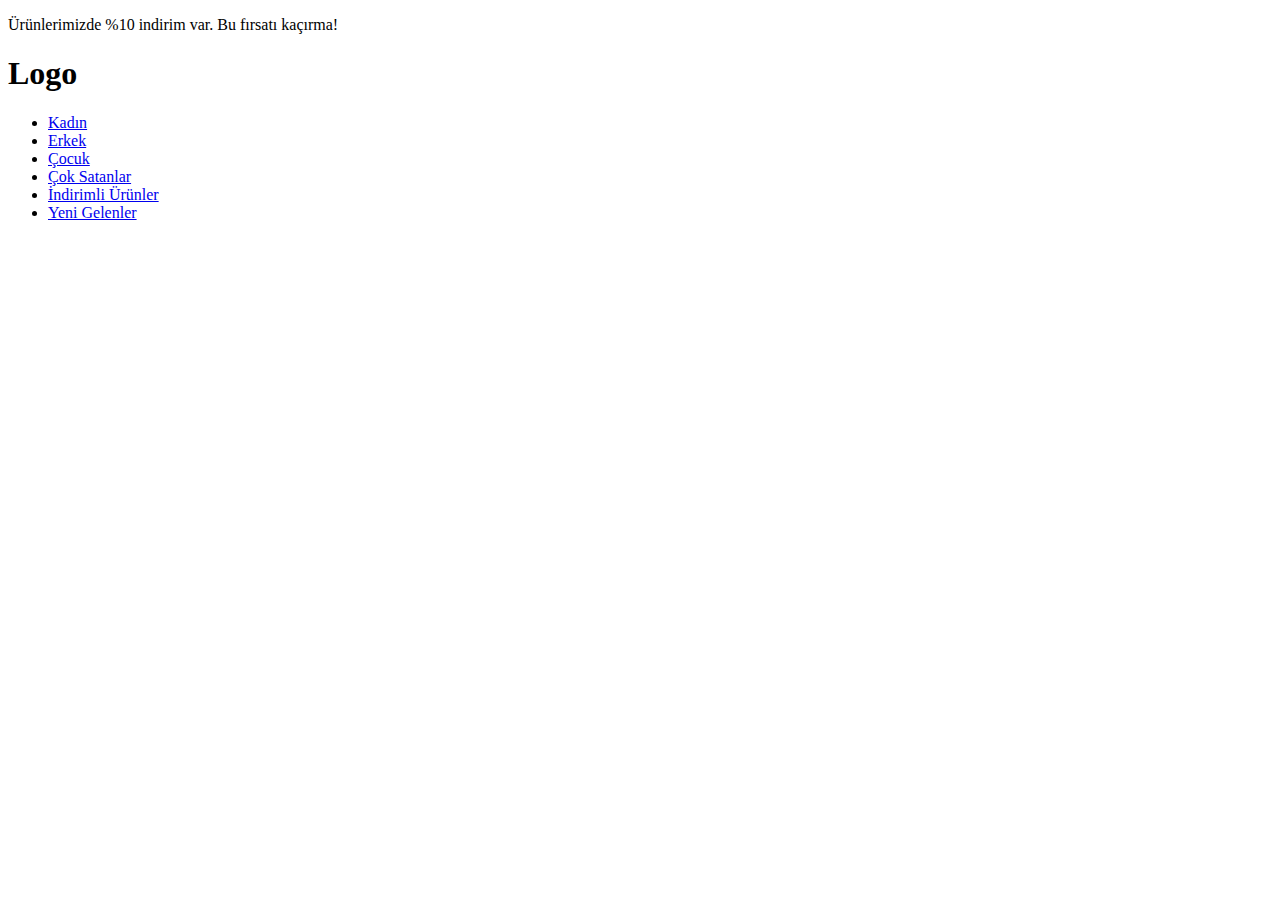
==== index.html @ 07d850a9 "deneme" ====
<!DOCTYPE html>
<html lang="en">
  <head>
    <meta charset="UTF-8" />
    <meta name="viewport" content="width=device-width, initial-scale=1.0" />
    <title>Document</title>
    <link rel="stylesheet" href="css/main.css" />
    <link
      rel="stylesheet"
      href="https://cdnjs.cloudflare.com/ajax/libs/font-awesome/6.5.1/css/all.min.css"
      integrity="sha512-DTOQO9RWCH3ppGqcWaEA1BIZOC6xxalwEsw9c2QQeAIftl+Vegovlnee1c9QX4TctnWMn13TZye+giMm8e2LwA=="
      crossorigin="anonymous"
      referrerpolicy="no-referrer"
    />
  </head>
  <body>
    <header class="header">
        <div class="container discount__panel">
            <p>Ürünlerimizde %10 indirim var. Bu fırsatı kaçırma!</p>
        </div>
        <div class="container header__inner">
            <h1 class="logo">Logo</h1>
            <div class="icons"> 
                <a href="#" class="logging"><i class="fa-regular fa-user"></i></a>
                <a href="#" class="shopping"><i class="fa-solid fa-cart-shopping"></i></a>
            </div>
        </div>
        <div class="container categories">
            <ul class="nav__links">
                <li class="nav__itemm"><a href="#">Kadın</a></li>
                <li class="nav__item"><a href="#">Erkek</a></li>
                <li class="nav__item"><a href="#">Çocuk</a></li>
                <li class="nav__item"><a href="#">Çok Satanlar</a></li>
                <li class="nav__item"><a href="#">İndirimli Ürünler</a></li>
                <li class="nav__item"><a href="#">Yeni Gelenler</a></li>
            </ul>
        </div>
    </header>

  </body>
</html>
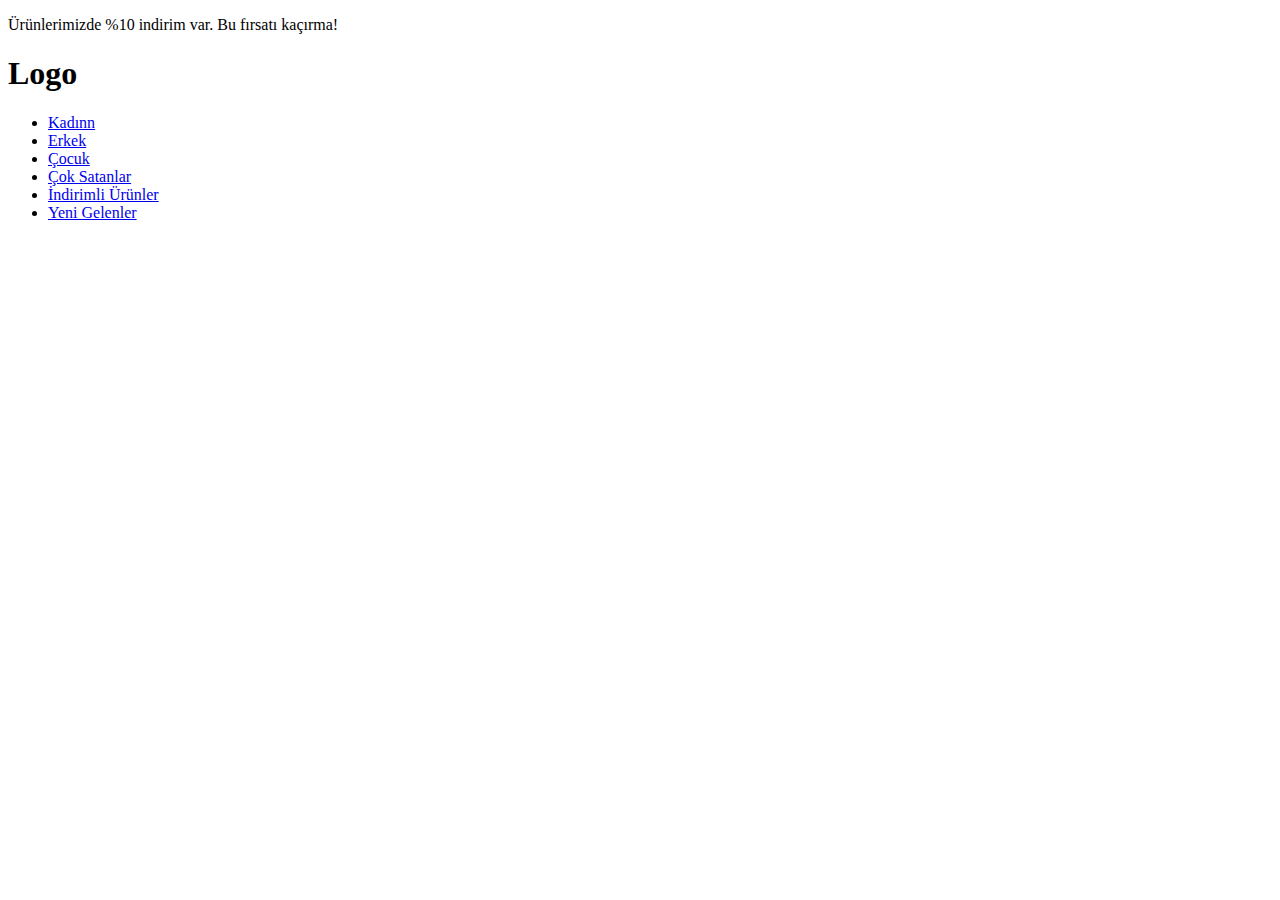
==== commit 89e5dcd7: "zeynep" ====
--- a/index.html
+++ b/index.html
@@ -27,7 +27,7 @@
         </div>
         <div class="container categories">
             <ul class="nav__links">
-                <li class="nav__itemm"><a href="#">Kadın</a></li>
+                <li class="nav__itemm"><a href="#">Kadınn</a></li>
                 <li class="nav__item"><a href="#">Erkek</a></li>
                 <li class="nav__item"><a href="#">Çocuk</a></li>
                 <li class="nav__item"><a href="#">Çok Satanlar</a></li>
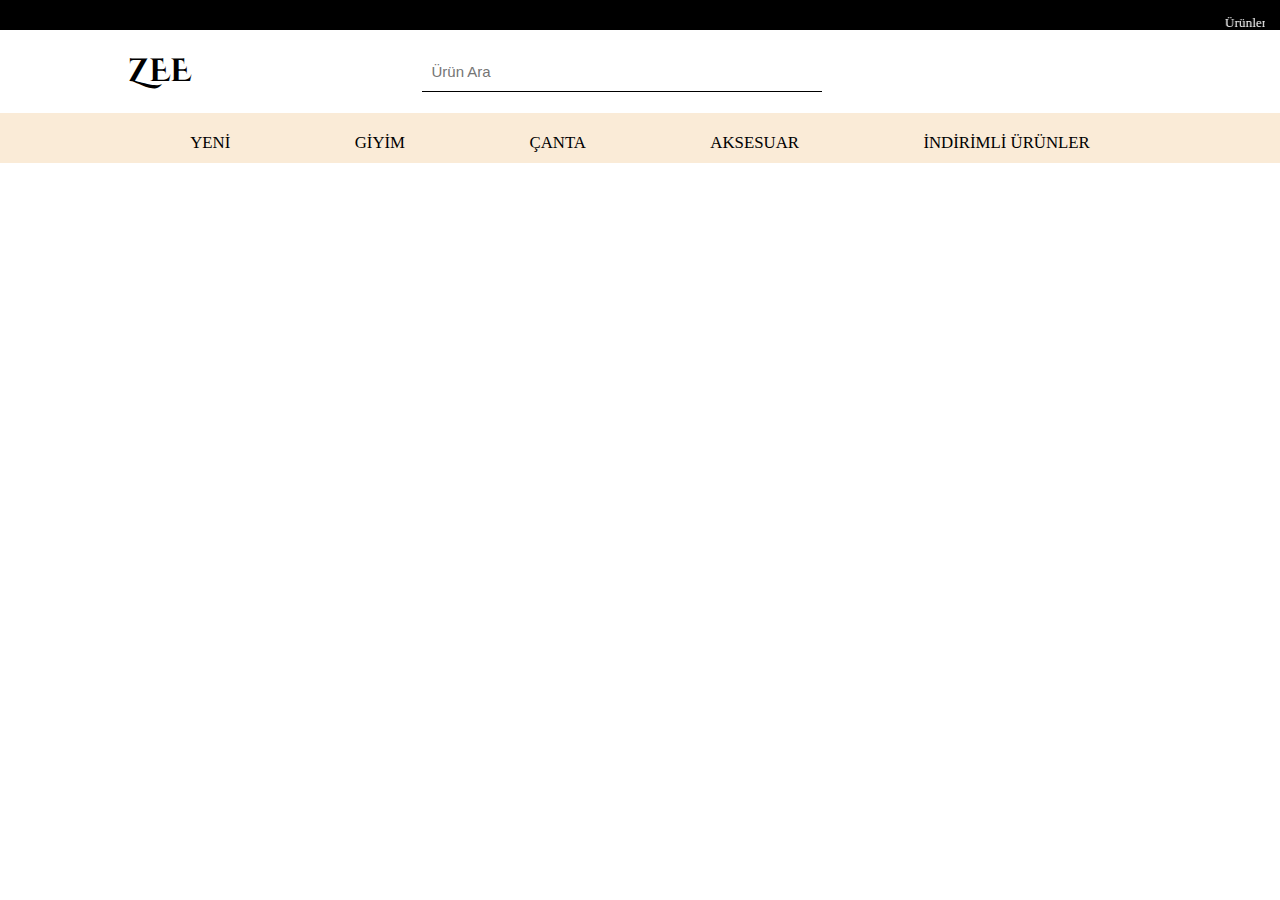
==== commit 6f289ca2: "elif-degisiklik" ====
--- a/index.html
+++ b/index.html
@@ -4,7 +4,7 @@
     <meta charset="UTF-8" />
     <meta name="viewport" content="width=device-width, initial-scale=1.0" />
     <title>Document</title>
-    <link rel="stylesheet" href="css/main.css" />
+    <link rel="stylesheet" href="css/main.css">
     <link
       rel="stylesheet"
       href="https://cdnjs.cloudflare.com/ajax/libs/font-awesome/6.5.1/css/all.min.css"
@@ -12,14 +12,23 @@
       crossorigin="anonymous"
       referrerpolicy="no-referrer"
     />
+
+    <link rel="preconnect" href="https://fonts.googleapis.com">
+    <link rel="preconnect" href="https://fonts.gstatic.com" crossorigin>
+    <link href="https://fonts.googleapis.com/css2?family=Cinzel+Decorative&display=swap" rel="stylesheet">
+
   </head>
   <body>
     <header class="header">
         <div class="container discount__panel">
-            <p>Ürünlerimizde %10 indirim var. Bu fırsatı kaçırma!</p>
+            <marquee direction="left" scrollamount="5">Ürünlerimizde %10 indirim var. Bu fırsatı kaçırma!</marquee>
         </div>
         <div class="container header__inner">
-            <h1 class="logo">Logo</h1>
+            <h1 class="logo">ZEE</h1>
+            <form action="" method="get" class="search">
+              <input type="text" placeholder="Ürün Ara">
+              <button type="submit"><i class="fa-solid fa-magnifying-glass"></i></button>
+            </form>
             <div class="icons"> 
                 <a href="#" class="logging"><i class="fa-regular fa-user"></i></a>
                 <a href="#" class="shopping"><i class="fa-solid fa-cart-shopping"></i></a>
@@ -27,12 +36,11 @@
         </div>
         <div class="container categories">
             <ul class="nav__links">
-                <li class="nav__itemm"><a href="#">Kadınn</a></li>
-                <li class="nav__item"><a href="#">Erkek</a></li>
-                <li class="nav__item"><a href="#">Çocuk</a></li>
-                <li class="nav__item"><a href="#">Çok Satanlar</a></li>
-                <li class="nav__item"><a href="#">İndirimli Ürünler</a></li>
-                <li class="nav__item"><a href="#">Yeni Gelenler</a></li>
+                <li class="nav__item"><a href="#">YENİ</a></li>
+                <li class="nav__item"><a href="#">GİYİM</a></li>
+                <li class="nav__item"><a href="#">ÇANTA</a></li>
+                <li class="nav__item"><a href="#">AKSESUAR</a></li>
+                <li class="nav__item"><a href="#">İNDİRİMLİ ÜRÜNLER</a></li>
             </ul>
         </div>
     </header>
--- a/css/main.css
+++ b/css/main.css
@@ -0,0 +1,89 @@
+*{
+    margin: 0;
+    padding: 0;
+    box-sizing: border-box;
+    text-decoration: none;
+    list-style: none;
+}
+
+/*-----Header------*/
+
+.container{
+    padding: 20px 10%;
+}
+.discount__panel{
+    width: 100%;
+    height: 5px;
+    padding: 15px ;
+    text-align: center;
+    background-color: black;
+    color: white;
+    font-size: smaller;
+    font-weight: lighter;
+}
+
+.header__inner{
+    width: 100%;
+    display: flex;
+    justify-content: space-between;
+    align-items: center;
+  
+}
+.icons a{
+   padding: 0 20px;
+   
+}
+.icons i{
+    color: black;
+}
+
+.categories{
+    background-color: antiquewhite;
+    color: black;
+    font-size: 1.05rem;
+    font-weight: 500;
+    height: 50px;
+
+}
+
+.categories ul{
+    display: flex;
+    align-items: center;
+    justify-content: space-around;
+}
+.categories ul li a:link,a:visited{
+    color:black;
+}
+.categories ul li a:hover{
+    color:indigo;
+}
+
+h1.logo{
+    font-family: 'Cinzel Decorative', serif;
+}
+
+form.search {
+    display: flex;
+}
+form.search input {
+    height: 40px;
+    border: none;
+    border-bottom: 1px solid black;
+    font-size: 15px;
+    font-weight:lighter;
+    box-sizing: border-box;
+    padding: 0 10px;
+    padding-bottom: 0;
+    flex: 1;
+    outline: 0;
+    width: 400px;
+}
+form.search button {
+    height: 40px;
+    padding: 0 10px;
+    cursor: pointer;
+    font-size: 16px;
+    font-weight: 500;
+    border: none;
+    background-color: white;
+}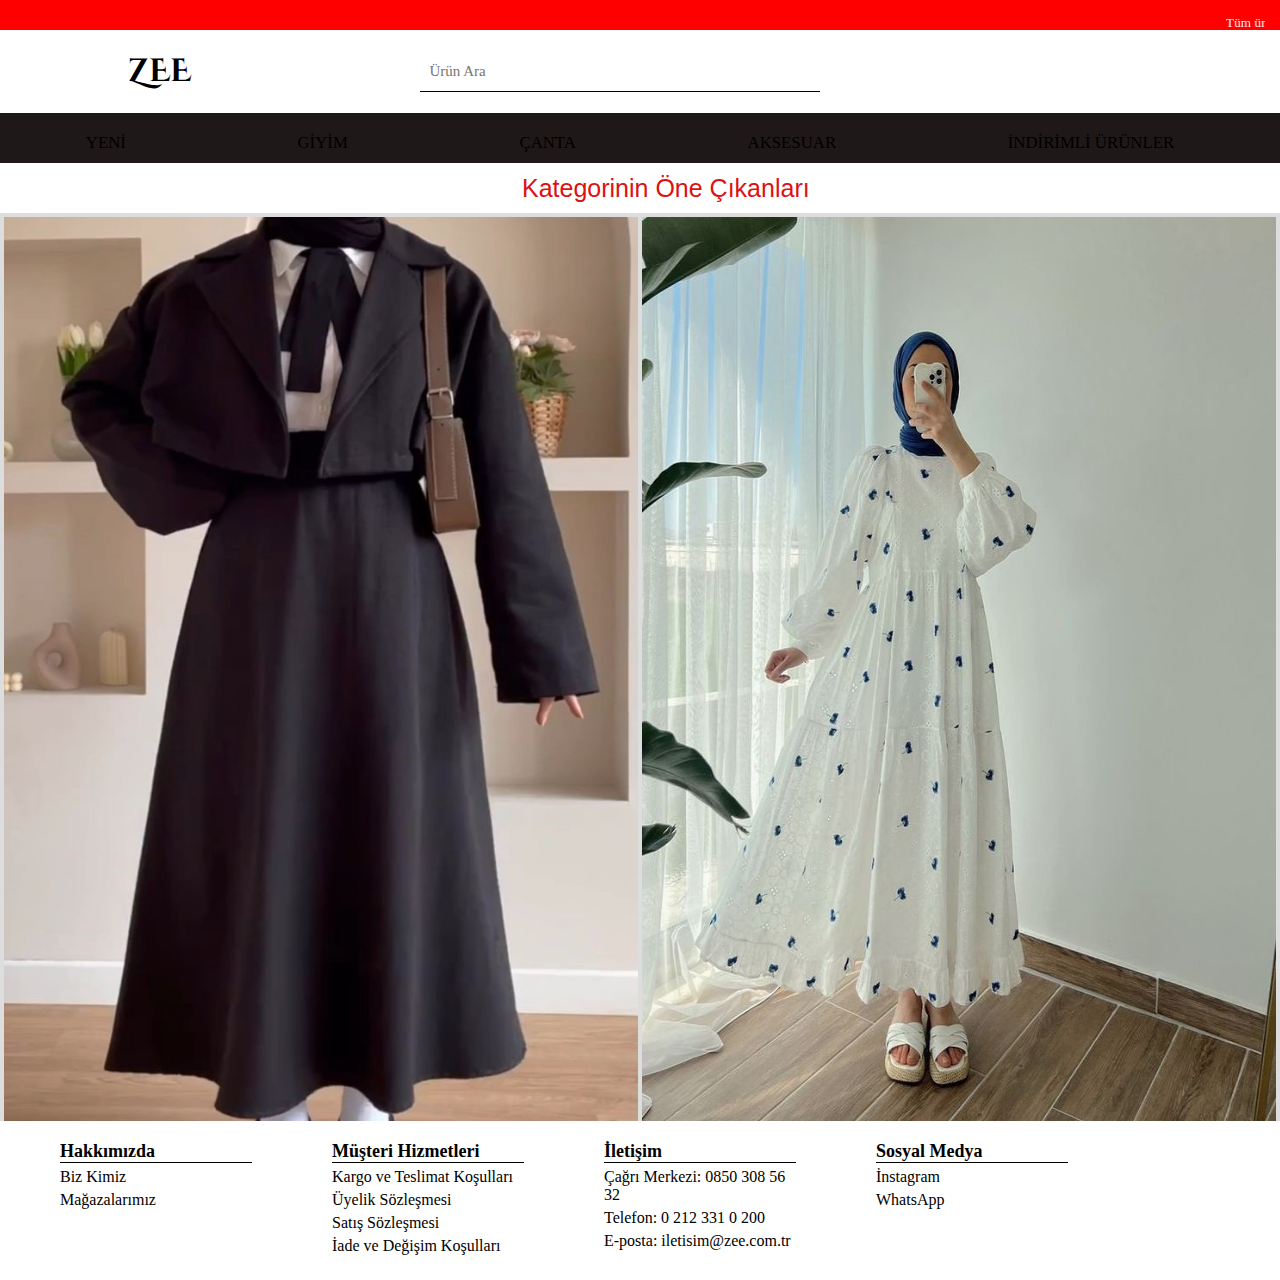
==== commit 42c0e1b1: "login-register" ====
--- a/index.html
+++ b/index.html
@@ -2,9 +2,11 @@
 <html lang="en">
   <head>
     <meta charset="UTF-8" />
+    <meta http-equiv="X-UA-Compatible" content="IE=edge">
     <meta name="viewport" content="width=device-width, initial-scale=1.0" />
-    <title>Document</title>
+    <title>ZEE</title>
     <link rel="stylesheet" href="css/main.css">
+    <link rel="stylesheet" href="css/header-footer.css">
     <link
       rel="stylesheet"
       href="https://cdnjs.cloudflare.com/ajax/libs/font-awesome/6.5.1/css/all.min.css"
@@ -21,29 +23,133 @@
   <body>
     <header class="header">
         <div class="container discount__panel">
-            <marquee direction="left" scrollamount="5">Ürünlerimizde %10 indirim var. Bu fırsatı kaçırma!</marquee>
+            <marquee direction="left" scrollamount="5">Tüm ürünlerimizde geçerli sepette %10 indirim var. Bu fırsatı kaçırma!</marquee>
         </div>
         <div class="container header__inner">
             <h1 class="logo">ZEE</h1>
-            <form action="" method="get" class="search">
+            <form action="" method="get" id="arama" class="search">
               <input type="text" placeholder="Ürün Ara">
               <button type="submit"><i class="fa-solid fa-magnifying-glass"></i></button>
             </form>
             <div class="icons"> 
-                <a href="#" class="logging"><i class="fa-regular fa-user"></i></a>
-                <a href="#" class="shopping"><i class="fa-solid fa-cart-shopping"></i></a>
+                <ul>
+                  <li><a href="#" id="icon1" class="logging"><i class="fa-regular fa-user"></i></a>
+                    <ul>
+                      <li><a href="login-register.html">Giriş Yap</a></li>
+                      <li><a href="login-register.html">Kayıt Ol</a></li>
+                    </ul>
+                  </li>
+                  <li><a href="#" id="icon2" class="shopping" title="Sepete Ekle"><i class="fa-solid fa-cart-shopping"></i></a></li>
+                </ul>
             </div>
         </div>
         <div class="container categories">
             <ul class="nav__links">
                 <li class="nav__item"><a href="#">YENİ</a></li>
-                <li class="nav__item"><a href="#">GİYİM</a></li>
-                <li class="nav__item"><a href="#">ÇANTA</a></li>
-                <li class="nav__item"><a href="#">AKSESUAR</a></li>
+                <li class="nav__item"><a href="#">GİYİM</a>
+                  <ul>
+                    <div class="dropdown">
+                      <button class="mainmenubtn"><a href="#">ÜST GİYİM</a></button>
+                      <div class="dropdown-child">
+                        <button><a href="http://wwww.alanadiniz.com/sayfa1.html">GÖMLEK</a></button>
+                        <button><a href="http://wwww.alanadiniz.com/sayfa1.html">BLUZ/BODY</a></button>
+                        <button><a href="http://wwww.alanadiniz.com/sayfa1.html">KAZAK</a></button>
+                        <button><a href="http://wwww.alanadiniz.com/sayfa1.html">SWEATSHİRT</a></button>
+                        <button><a href="http://wwww.alanadiniz.com/sayfa1.html">ELBİSE</a></button>
+                        <button><a href="http://wwww.alanadiniz.com/sayfa1.html">HIRKA</a></button>
+                      </div>
+                    </div>
+                    <div class="dropdown">
+                      <button class="mainmenubtn"><a href="#">ALT GİYİM</a></button>
+                      <div class="dropdown-child">
+                        <button><a href="http://wwww.alanadiniz.com/sayfa1.html">PANTOLON</a></button>
+                        <button><a href="http://wwww.alanadiniz.com/sayfa1.html">ETEK</a></button>
+                        <button><a href="http://wwww.alanadiniz.com/sayfa1.html">EŞOFMAN</a></button>
+                        <button><a href="http://wwww.alanadiniz.com/sayfa1.html">ŞORT/a></button>
+                      </div>
+                    </div>
+                    <div class="dropdown">
+                      <button class="mainmenubtn"><a href="#">DIŞ GİYİM</a></button>
+                      <div class="dropdown-child">
+                        <button><a href="http://wwww.alanadiniz.com/sayfa1.html">CEKET</a></button>
+                        <button><a href="http://wwww.alanadiniz.com/sayfa1.html">YAĞMURLUK</a></button>
+                        <button><a href="http://wwww.alanadiniz.com/sayfa1.html">KABAN</a></button>
+                        <button><a href="http://wwww.alanadiniz.com/sayfa1.html">MONT</a></button>
+                        <button><a href="http://wwww.alanadiniz.com/sayfa1.html">TRENÇKOT</a></button>
+                      </div>
+                    </div>
+                  </ul>
+                </li>
+                <li class="nav__item"><a href="#">ÇANTA</a>
+                  <ul>
+                    <li><button class="mainmenubtn"><a href="#">SIRT ÇANTASI</a></button></li>
+                    <li><button class="mainmenubtn"><a href="#">EL ÇANTASI</a></button></li>
+                    <li><button class="mainmenubtn"><a href="#">SPOR ÇANTASI</a></button></li>
+                    <li><button class="mainmenubtn"><a href="#">CÜZDAN</a></button></li>
+                  </ul>
+                </li>
+                <li class="nav__item"><a href="#">AKSESUAR</a>
+                  <ul>
+                    <li><button class="mainmenubtn"><a href="#">KOLYE</a></button></li>
+                    <li><button class="mainmenubtn"><a href="#">BİLEKLİK</a></button></li>
+                    <li><button class="mainmenubtn"><a href="#">SAAT</a></button></li>
+                    <li><button class="mainmenubtn"><a href="#">FULAR/ŞAL</a></button></li>
+                  </ul>
+                </li>
+            
                 <li class="nav__item"><a href="#">İNDİRİMLİ ÜRÜNLER</a></li>
             </ul>
         </div>
     </header>
 
+    <div class="blink">
+      <span>Kategorinin Öne Çıkanları</span>
+    </div>
+    
+    <div id="menu" class="row">
+      <section id="icerik" class="col-12">
+        <div id="resim1" class="col-6">
+          <a href="#" title="Takım Modellerimiz"><img src="images/Takimlar.jpeg"></a>
+        </div>
+        <div id="resim2" class="col-6">
+          <a href="#" title="Elbise Modellerimiz"><img src="images/Elbiseler.jpeg"></a>
+        </div>
+      </section>
+  
+
+    <section>
+
+    </section>
+
+
+    <footer class="footer">
+        <div class="first-box">
+          <p class="foot-baslik">Hakkımızda</p>
+          <a href="#"><p>Biz Kimiz</p></a>
+          <a href="#"><p>Mağazalarımız</p></a>
+        </div>
+        <div class="first-box">
+          <p class="foot-baslik">Müşteri Hizmetleri</p>
+          <a href="#"><p>Kargo ve Teslimat Koşulları</p></a>
+          <a href="#"><p>Üyelik Sözleşmesi</p></a>
+          <a href="#"><p>Satış Sözleşmesi</p></a>
+          <a href="#"><p>İade ve Değişim Koşulları</p></a>
+        </div>
+        <div class="first-box">
+          <p class="foot-baslik">İletişim</p>
+          <p>Çağrı Merkezi: 0850 308 56 32</p>
+          <p>Telefon: 0 212 331 0 200</p>
+          <p>E-posta: iletisim@zee.com.tr</p>
+        </div>
+        <div class="first-box">
+          <p class="foot-baslik">Sosyal Medya</p>
+          <p><a href="https://www.instagram.com/esmnr.gkky/"><i class="fa-brands fa-instagram"></i>     İnstagram</a></p>
+          <p><a href="#"><i class="fa-brands fa-whatsapp"></i>     WhatsApp</a></p>
+        </div>
+        <div class="clear"></div>
+        
+    </footer>
+
+
   </body>
-</html>
+</html>--- a/css/main.css
+++ b/css/main.css
@@ -1,89 +1,61 @@
-*{
-    margin: 0;
-    padding: 0;
-    box-sizing: border-box;
-    text-decoration: none;
-    list-style: none;
+.blink {
+  width: 400px;
+  height: 50px;
+  text-align: center;
+  line-height: 50px;
+  white-space: nowrap; 
+  padding-left: 40%;
 }
 
-/*-----Header------*/
-
-.container{
-    padding: 20px 10%;
-}
-.discount__panel{
-    width: 100%;
-    height: 5px;
-    padding: 15px ;
-    text-align: center;
-    background-color: black;
-    color: white;
-    font-size: smaller;
-    font-weight: lighter;
+span {
+  font-size: 25px;
+  font-family: 'Gill Sans', 'Gill Sans MT', Calibri, 'Trebuchet MS', sans-serif;
+  color: rgb(221, 17, 17);
+  margin: 0 10px;
+  display: inline-block; 
+  animation: blink 0.5s linear infinite;
 }
 
-.header__inner{
-    width: 100%;
-    display: flex;
-    justify-content: space-between;
-    align-items: center;
-  
-}
-.icons a{
-   padding: 0 20px;
-   
-}
-.icons i{
-    color: black;
+@keyframes blink {
+  0% { opacity: 0; }
+  50% { opacity: .5; }
+  100% { opacity: 1; }
 }
 
-.categories{
-    background-color: antiquewhite;
-    color: black;
-    font-size: 1.05rem;
-    font-weight: 500;
-    height: 50px;
-
+#menu{
+  height: 908px;
 }
 
-.categories ul{
-    display: flex;
-    align-items: center;
-    justify-content: space-around;
-}
-.categories ul li a:link,a:visited{
-    color:black;
-}
-.categories ul li a:hover{
-    color:indigo;
+[class*="col-"] {
+  float: left;
+  padding: 2px;
 }
 
-h1.logo{
-    font-family: 'Cinzel Decorative', serif;
+.col-3{
+  width: 25%;
+}
+.col-6{
+  width: 50%;
+  height: 100%;
 }
 
-form.search {
-    display: flex;
+.col-12{
+  width: 100%;
+  height: 100%;
 }
-form.search input {
-    height: 40px;
-    border: none;
-    border-bottom: 1px solid black;
-    font-size: 15px;
-    font-weight:lighter;
-    box-sizing: border-box;
-    padding: 0 10px;
-    padding-bottom: 0;
-    flex: 1;
-    outline: 0;
-    width: 400px;
+
+#resim1 a img{
+  width: 100%;
+  height: 908px;
+  z-index: 1;
 }
-form.search button {
-    height: 40px;
-    padding: 0 10px;
-    cursor: pointer;
-    font-size: 16px;
-    font-weight: 500;
-    border: none;
-    background-color: white;
+
+#resim2 a img{
+  width: 100%;
+  height: 908px;
+  z-index: 1;
+}
+
+section{
+  overflow: auto;
 }--- a/css/header-footer.css
+++ b/css/header-footer.css
@@ -0,0 +1,368 @@
+/*Kutu Genişlikleri*/
+.col-1{width: 8.33%;}
+.col-2{width: 16.66%;}
+.col-3{width: 25%;}
+.col-4{width: 33.33%;}
+.col-5{width: 41.66%;}
+.col-6{width: 50%;}
+.col-7{width: 58.33%;}
+.col-8{width: 66.66%;}
+.col-9{width: 75%;}
+.col-10{width: 83.33%;}
+.col-11{width: 91.66%;}
+.col-12{width: 100%;}
+
+/*hsl(356,39%,60%)*/
+*{
+    margin: 0;
+    padding: 0;
+    box-sizing: border-box;
+    text-decoration: none;
+    list-style: none;
+    font-family: 'Times New Roman', Times, serif;
+}
+:root{
+  --bg-black : rgb(31, 24, 24);
+  --bg-blue  : blue;
+  --bg-red   : red;
+  --bg-white : white;
+  --bg-gray  : gray;
+  --bg-foot  : #ddd;
+
+}
+
+/*-----Header------*/
+
+.container{
+    padding: 20px 10%;
+    margin: 0 auto;
+}
+.discount__panel{
+    width: 100%;
+    height: 5px;
+    padding: 15px ;
+    text-align: center;
+    background-color: rgb(255, 0, 0);
+    color: var(--bg-white);
+    font-size: smaller;
+    font-weight: lighter;
+}
+
+.header__inner{
+    width: 100%;
+    display: flex;
+    justify-content: space-between;
+    align-items: center;
+  
+}
+.icons a{
+   padding: 0 20px;
+   text-decoration: none;
+   color: #fff;
+   
+}
+.icons i{
+    color: var(--bg-black);
+}
+
+/* Genel stiller */
+.icons ul {
+    list-style: none;
+    margin: 0;
+    padding: 0;
+  }
+  
+  /* Ana menü öğeleri */
+  .icons > ul > li {
+    position: relative;
+    display: inline-block;
+  }
+
+  
+  .icons ul li ul {
+    display: none;
+    position: absolute;
+    top: 100%;
+    left: 0;
+    background-color: #f9f6f6;
+    border: 1px solid #f0e9e9;
+    width: 200px;
+    height: 150px;
+    z-index: 1;
+    padding: 0;
+  }
+  
+  .icons ul li:hover ul {
+    display: block;
+  }
+  
+  /* Alt menü öğeleri */
+  .icons ul li ul li {
+    padding: 10px;
+    margin: 10px;
+    border-radius: 10px;
+    border: 1px solid  chocolate;
+  }
+  .icons ul li ul li:hover{
+    background-color: #e0db40;
+  }
+  
+  .icons ul li ul li a {
+    display: block;
+    padding: 10px;
+    color: chocolate;
+    font-size: 15px;
+    transition: all 0.5s ease-in-out;
+  }
+
+  .icons ul li ul li:last-child a {
+    border-bottom: none;
+  }
+  
+  .icons ul li ul li a:hover {
+    transition: all 0.3s ease-in-out;
+  }
+  
+  .icons ul li a:hover {
+    transition: all 0.3s ease-in-out;
+  }
+  
+.categories{
+    background-color: var(--bg-black);
+    color: black;
+    padding: 10px;
+    font-size: 1.05rem;
+    font-weight: 500;
+    height: 50px;
+
+}
+
+.categories ul{
+    display: flex;
+    align-items: center;
+    justify-content: space-around;
+}
+.categories ul li a:link,a:visited{
+    color:black;
+}
+.categories ul li a:hover{
+    color:rgb(125, 122, 126);
+}
+
+.nav__links {
+    list-style: none;
+    padding: 0;
+    margin: 0;
+  }
+  
+  .nav__item {
+    display: inline-block;
+    position: relative;
+    margin-right: 20px;
+  }
+  
+  /* Ana menü linkleri */
+  .nav__item > a {
+    text-decoration: none;
+    color: #fff;
+    padding: 10px;
+    display: inline-block;
+    transition: background-color 0.3s ease-in-out;
+  }
+  
+  
+  /* Alt menüler */
+  .nav__item ul {
+    display: none;
+    position: absolute;
+    top: 100%;
+    left: 0;
+    padding: 0;
+    box-shadow: 0 2px 5px rgba(0, 0, 0, 0.1);
+  }
+  
+  .nav__item:hover ul {
+    display: block;
+    position:absolute;
+  }
+  
+  .nav__item ul li a {
+    display: block;
+    padding: 10px;
+    text-decoration: none;
+    transition: all 0.5s ease-in-out;
+  }
+
+  /*ilk alanlar*/
+  .mainmenubtn{
+    background-color: var(--bg-white);
+    width: 200px;
+    height: 50px;
+    color: gray;
+    border: grey;
+    left: 0;
+    border: 1px solid gray;
+    padding: 10PX;
+    box-shadow: 0 20px 15px rgba(78, 75, 75, 0.1);
+    z-index: 1;
+    margin-top:20px;
+  }
+
+  /*Tüm alanlar*/
+  .dropdown {
+    position: relative;
+    display: inline-block;
+  }
+
+  /*alt alanlar*/
+  .dropdown-child {
+    display: none;
+    color: gray;
+    border: grey;
+    padding: 10px;
+    margin: 10px;
+  }
+
+  /*alt alanların butonları*/
+  .dropdown-child button{
+    margin: 5px;
+    width: 200px;
+    height: 50px;
+    background-color: var(--bg-white);
+    border: 1px solid var(--bg-gray);
+    box-shadow: 0 20px 15px rgba(78, 75, 75, 0.1);
+  }
+  /*alt alanların linkleri*/
+  .dropdown-child a {
+    color: white;
+    padding: 20px;
+    text-decoration: none;
+    display: block;
+    transition: background-color 0.3s ease-in-out;
+    margin-bottom: 10px;
+  }
+
+  /*kategorilerin üzerine gidildiğinde alt alanların durumu */
+  .dropdown:hover .dropdown-child {
+    display: block;
+    position:absolute;
+    margin:-50px 0 0px 200px; /* üst-sağ-aşağı-sol */
+    z-index: 1;
+  }
+
+  
+  /* İndirimli Ürünler linki */
+  .nav__item:last-child a {
+    color: var(--bg-red); /* İndirimli ürünler linkini özel bir renkle vurgula */
+  }
+
+  .nav__item:last-child a:hover{
+    color: rgb(223, 23, 23);
+  }
+
+h1.logo{
+    font-family: 'Cinzel Decorative', serif;
+}
+
+form.search {
+    display: flex;
+}
+form.search input {
+    height: 40px;
+    border: none;
+    border-bottom: 1px solid black;
+    font-size: 15px;
+    font-weight:lighter;
+    box-sizing: border-box;
+    padding: 0 10px;
+    padding-bottom: 0;
+    flex: 1;
+    outline: 0;
+    width: 400px;
+}
+form.search button {
+    height: 40px;
+    padding: 0 10px;
+    cursor: pointer;
+    font-size: 16px;
+    font-weight: 500;
+    border: none;
+    background-color: var(--bg-white);
+}
+
+section{
+  overflow: auto;
+}
+
+/**/
+
+.footer{
+    width: 100%;
+    height: 100%;
+    background-color:var(--bg-foot);
+}
+
+.footer a{
+  text-decoration: none;
+  color: black;
+}
+
+.footer p{
+  margin-bottom: 5px;
+}
+
+.foot-baslik{
+  margin-bottom: 10px;
+  border-bottom: black 1px solid;
+  font-weight: bold;
+  font-size: large;
+}
+
+.footer .first-box{
+  text-align: left;
+  margin: 20px;
+  margin-left: 60px;
+  float: left;
+  font-weight: lighter;
+  width: 20%;
+}
+
+.clear{
+  clear: both;
+}
+
+@media only screen and (max-width: 767px) {
+  .header__inner {
+    flex-direction: row; /* Öğeleri dikey olarak sırala */
+    align-items: center; /* Öğeleri yatayda ortala */
+  }
+
+  .logo {
+    order: 2; /* Logoyu ortaya taşı */
+    margin-bottom: 10px; /* Logonun diğer öğelerden olan boşluğu */
+    width: 30%;
+  }
+
+  .icons {
+    display: flex; /* Simgeleri yan yana sırala */
+    order: 3; /* Simgeleri en üste taşı */
+    margin-bottom: 10px; /* Simgelerin diğer öğelerden olan boşluğu */
+  }
+
+  form.search {
+    order: 3; /* Arama formunu en alta taşı */
+  } 
+}
+
+@media screen and (min-width: 875px){
+  .footer .first-box{
+    width: 15%;
+  }
+}
+
+@media screen and (max-width:875px) {
+  .footer .first-box{
+    width: 30%;
+  }
+}
+
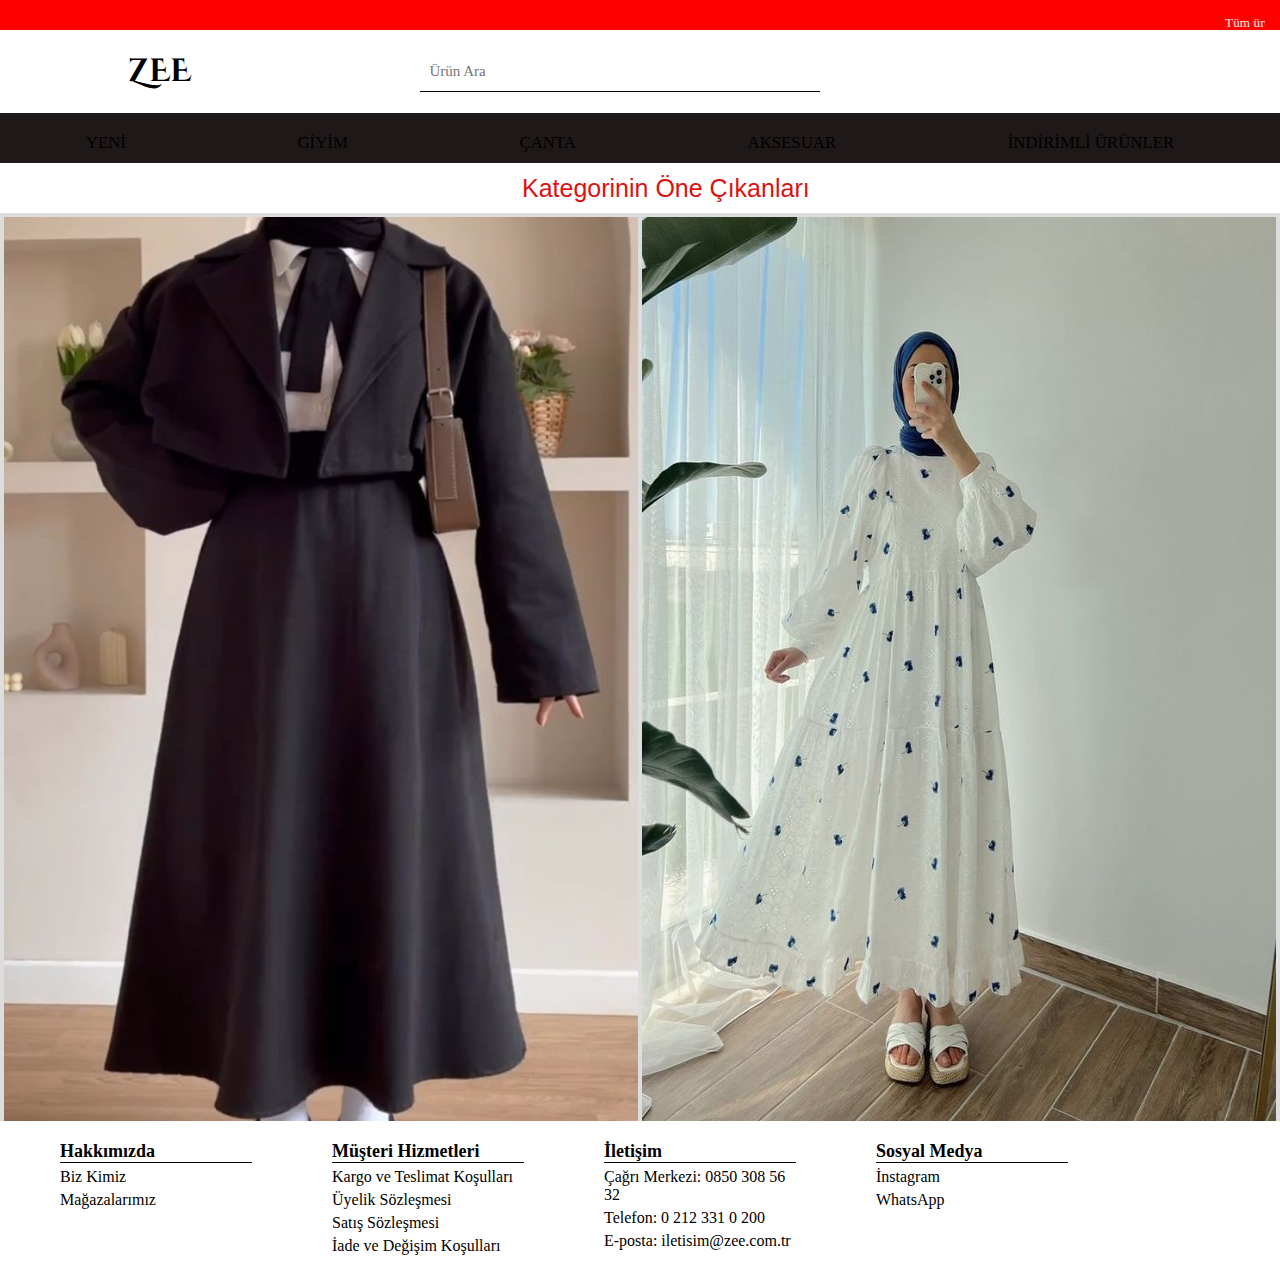
==== commit acc90281: "Merge pull request #11 from esmanurgokkaya/elif" ====
--- a/index.html
+++ b/index.html
@@ -116,11 +116,9 @@
         </div>
       </section>
   
-
     <section>
 
     </section>
-
 
     <footer class="footer">
         <div class="first-box">
@@ -150,6 +148,5 @@
         
     </footer>
 
-
   </body>
 </html>--- a/css/main.css
+++ b/css/main.css
@@ -58,4 +58,4 @@
 
 section{
   overflow: auto;
-}+}
--- a/css/header-footer.css
+++ b/css/header-footer.css
@@ -364,5 +364,4 @@
   .footer .first-box{
     width: 30%;
   }
-}
-
+}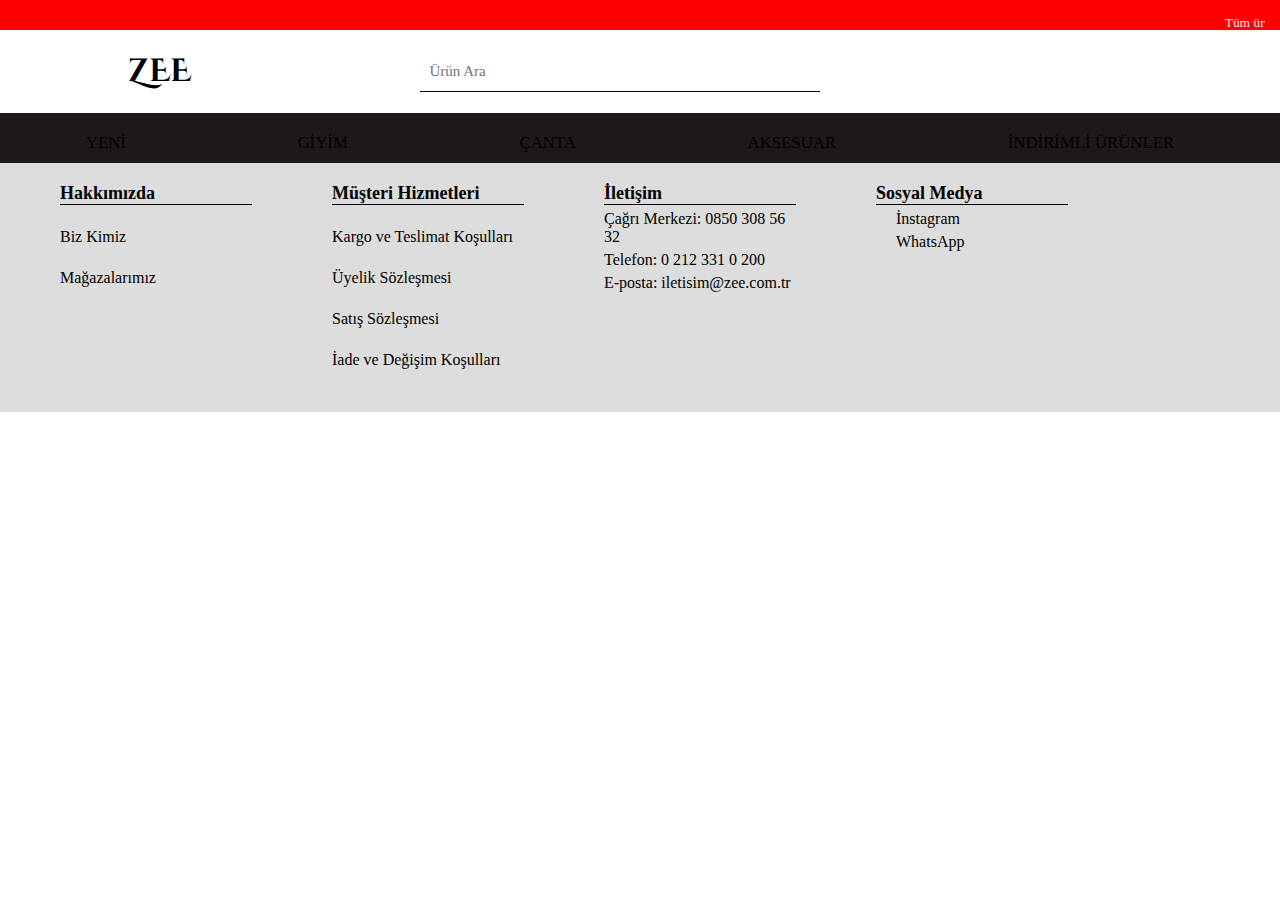
==== commit dd1ea84c: "yeni sayfa ekleme" ====
--- a/index.html
+++ b/index.html
@@ -49,18 +49,18 @@
                 <li class="nav__item"><a href="#">GİYİM</a>
                   <ul>
                     <div class="dropdown">
-                      <button class="mainmenubtn"><a href="#">ÜST GİYİM</a></button>
+                      <button class="mainmenubtn"><a href="ust-giyim.html">ÜST GİYİM</a></button>
                       <div class="dropdown-child">
-                        <button><a href="http://wwww.alanadiniz.com/sayfa1.html">GÖMLEK</a></button>
-                        <button><a href="http://wwww.alanadiniz.com/sayfa1.html">BLUZ/BODY</a></button>
-                        <button><a href="http://wwww.alanadiniz.com/sayfa1.html">KAZAK</a></button>
+                        <button><a href="#">GÖMLEK</a></button>
+                        <button><a href="#">BLUZ/BODY</a></button>
+                        <button><a href="#">KAZAK</a></button>
                         <button><a href="http://wwww.alanadiniz.com/sayfa1.html">SWEATSHİRT</a></button>
                         <button><a href="http://wwww.alanadiniz.com/sayfa1.html">ELBİSE</a></button>
                         <button><a href="http://wwww.alanadiniz.com/sayfa1.html">HIRKA</a></button>
                       </div>
                     </div>
                     <div class="dropdown">
-                      <button class="mainmenubtn"><a href="#">ALT GİYİM</a></button>
+                      <button class="mainmenubtn"><a href="alt-giyim.html">ALT GİYİM</a></button>
                       <div class="dropdown-child">
                         <button><a href="http://wwww.alanadiniz.com/sayfa1.html">PANTOLON</a></button>
                         <button><a href="http://wwww.alanadiniz.com/sayfa1.html">ETEK</a></button>
@@ -69,7 +69,7 @@
                       </div>
                     </div>
                     <div class="dropdown">
-                      <button class="mainmenubtn"><a href="#">DIŞ GİYİM</a></button>
+                      <button class="mainmenubtn"><a href="dis-giyim.html">DIŞ GİYİM</a></button>
                       <div class="dropdown-child">
                         <button><a href="http://wwww.alanadiniz.com/sayfa1.html">CEKET</a></button>
                         <button><a href="http://wwww.alanadiniz.com/sayfa1.html">YAĞMURLUK</a></button>
@@ -102,7 +102,7 @@
         </div>
     </header>
 
-    <div class="blink">
+    <!-- <div class="blink">
       <span>Kategorinin Öne Çıkanları</span>
     </div>
     
@@ -118,7 +118,10 @@
   
     <section>
 
-    </section>
+    </section> -->
+
+
+
 
     <footer class="footer">
         <div class="first-box">
--- a/css/header-footer.css
+++ b/css/header-footer.css
@@ -55,7 +55,7 @@
     align-items: center;
   
 }
-.icons a{
+.icons a, a:link{
    padding: 0 20px;
    text-decoration: none;
    color: #fff;
@@ -121,6 +121,9 @@
   
   .icons ul li ul li a:hover {
     transition: all 0.3s ease-in-out;
+  }
+  .icons ul li a:link{
+    color: white;
   }
   
   .icons ul li a:hover {
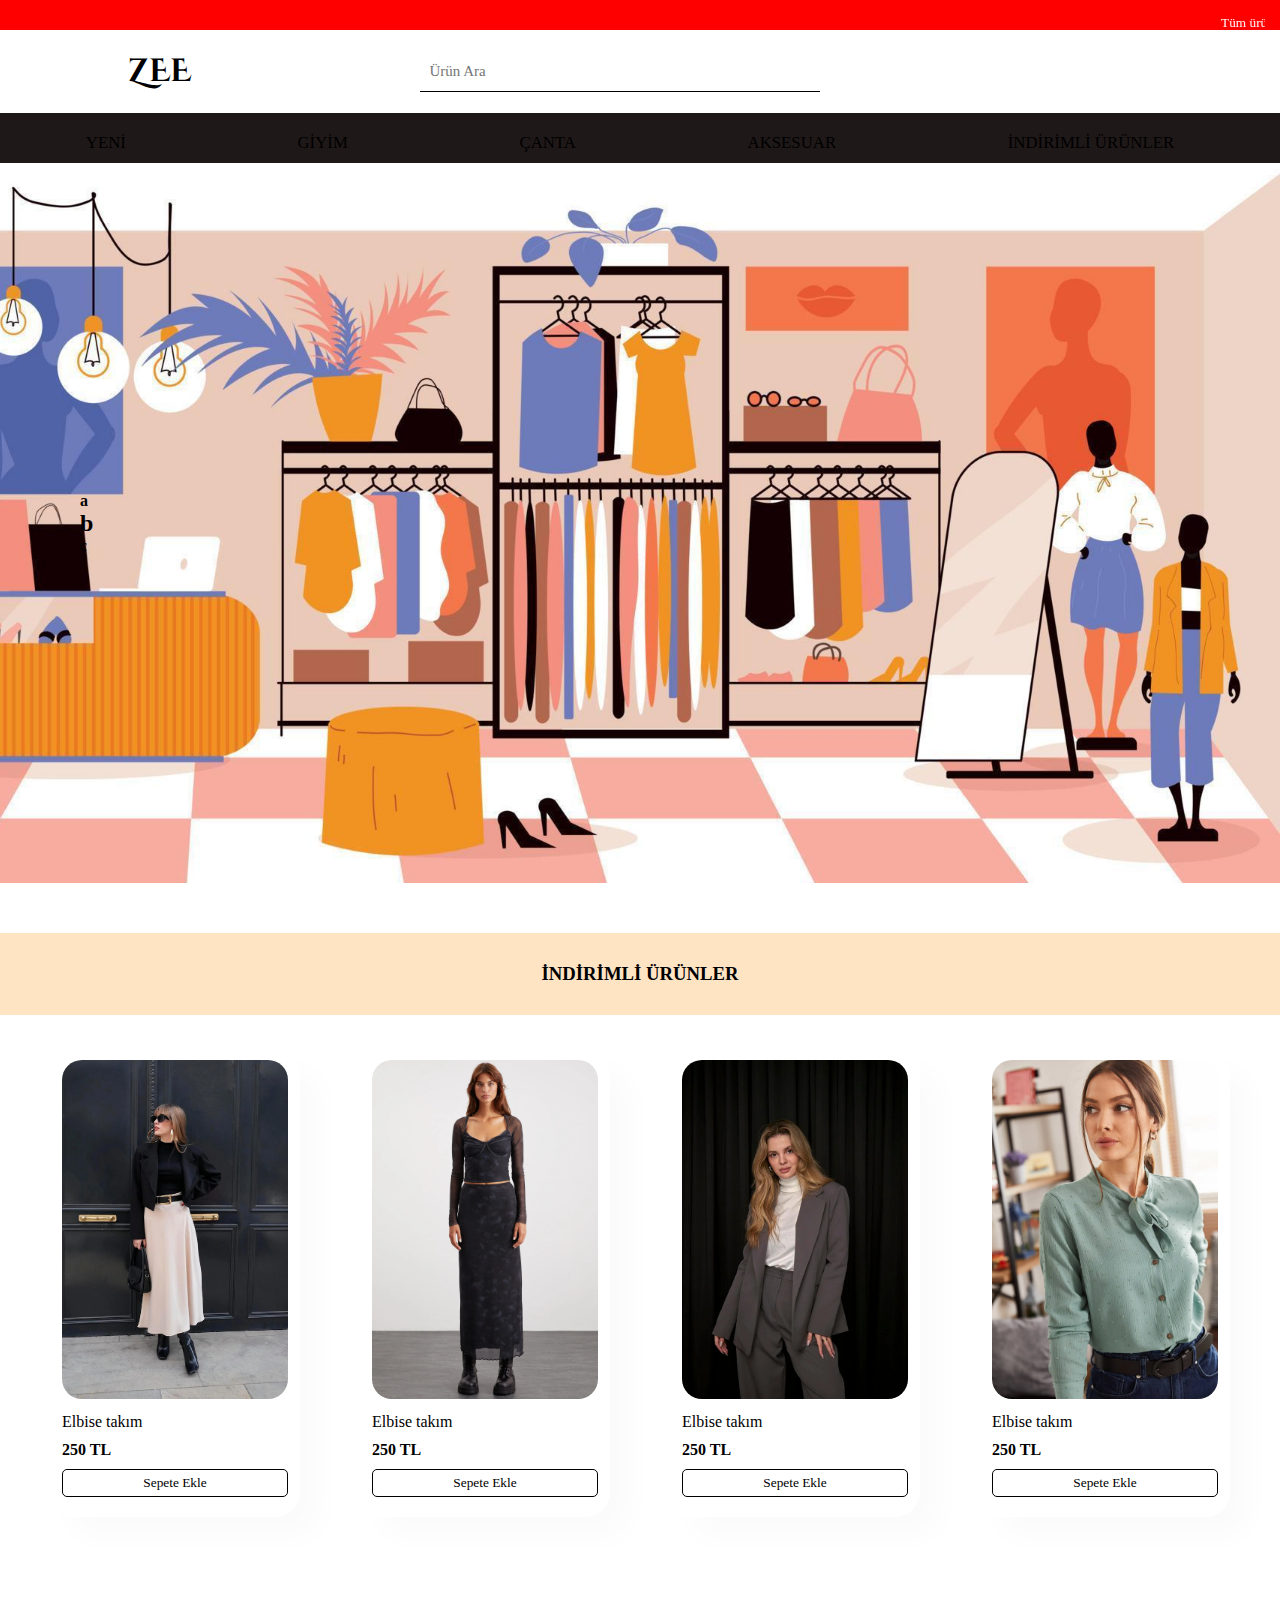
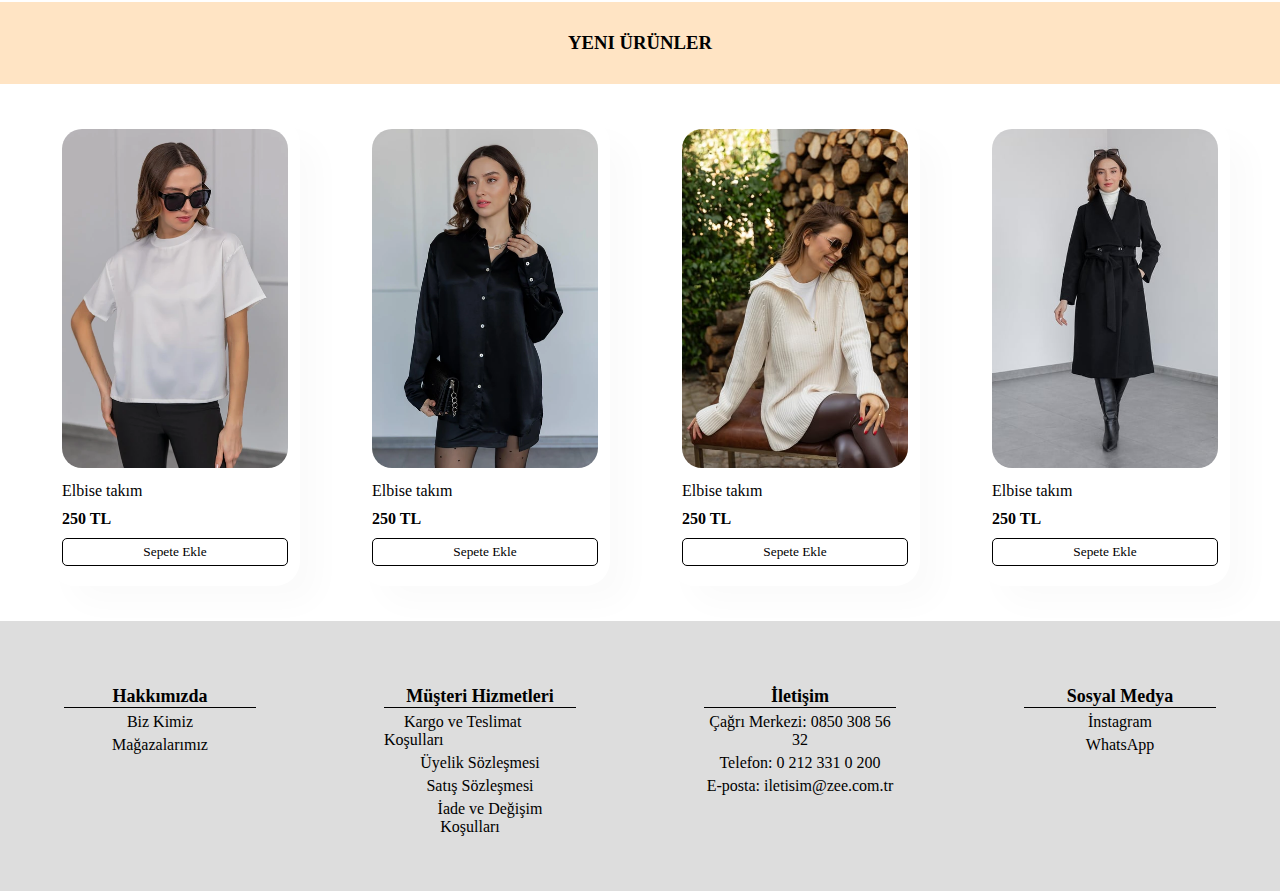
==== commit 05d17e01: "Merge pull request #14 from esmanurgokkaya/esma" ====
--- a/index.html
+++ b/index.html
@@ -45,7 +45,7 @@
         </div>
         <div class="container categories">
             <ul class="nav__links">
-                <li class="nav__item"><a href="#">YENİ</a></li>
+                <li class="nav__item"><a href="#yeni">YENİ</a></li>
                 <li class="nav__item"><a href="#">GİYİM</a>
                   <ul>
                     <div class="dropdown">
@@ -119,22 +119,125 @@
     <section>
 
     </section> -->
-
+    <section class="hero">
+      <h4>a</h4>
+      <h2>b</h2>
+      <p>c</p>
+    </section>
+<section>
+  <h3>İNDİRİMLİ Ürünler</h3>
+  <div class="products" id="indirim">
+    <!-- 1.ürün -->
+    <div class="product">
+        <img src="images/alt giyim/etek2.webp" alt="">
+       <div class="description">
+        <span>Elbise takım </span>
+        <div class="price">
+            <h4>250 TL</h4>
+        </div>
+        <button><a href="#">Sepete Ekle</a></button>
+       </div>
+
+    </div>
+    <!-- 2.ürün -->
+    <div class="product">
+        <img src="images/alt giyim/etek11.webp" alt="">
+       <div class="description">
+        <span>Elbise takım </span>
+        <div class="price">
+            <h4>250 TL</h4>
+        </div>
+        <button><a href="#">Sepete Ekle</a></button>
+       </div>
+    </div>
+    <!-- 3.ürün -->
+    <div class="product">
+        <img src="images/dis giyim/disGiyim1.webp" alt="">
+       <div class="description">
+        <span>Elbise takım </span>
+        <div class="price">
+            <h4>250 TL</h4>
+        </div>
+        <button><a href="#">Sepete Ekle</a></button>
+       </div>
+    </div>
+    <!-- 4.ürün -->
+    <div class="product">
+        <img src="images/ust giyim/bluz1.webp" alt="">
+       <div class="description">
+        <span>Elbise takım </span>
+        <div class="price">
+            <h4>250 TL</h4>
+        </div>
+        <button><a href="#">Sepete Ekle</a></button>
+       </div>
+    </div>
+  </div>
+
+  <h3>Yeni Ürünler</h3>
+  <div class="products" id="yeni">
+    <!-- 1.ürün -->
+    <div class="product">
+        <img src="images/yeni/t-shirt1.webp" alt="">
+       <div class="description">
+        <span>Elbise takım </span>
+        <div class="price">
+            <h4>250 TL</h4>
+        </div>
+        <button><a href="#">Sepete Ekle</a></button>
+       </div>
+
+    </div>
+    <!-- 2.ürün -->
+    <div class="product">
+        <img src="images/yeni/saten-gomlek2.webp" alt="">
+       <div class="description">
+        <span>Elbise takım </span>
+        <div class="price">
+            <h4>250 TL</h4>
+        </div>
+        <button><a href="#">Sepete Ekle</a></button>
+       </div>
+    </div>
+    <!-- 3.ürün -->
+    <div class="product">
+        <img src="images/yeni/kazak.jpg" alt="">
+       <div class="description">
+        <span>Elbise takım </span>
+        <div class="price">
+            <h4>250 TL</h4>
+        </div>
+        <button><a href="#">Sepete Ekle</a></button>
+       </div>
+    </div>
+    <!-- 4.ürün -->
+    <div class="product">
+        <img src="images/yeni/kaban.jpg" alt="">
+       <div class="description">
+        <span>Elbise takım </span>
+        <div class="price">
+            <h4>250 TL</h4>
+        </div>
+        <button><a href="#">Sepete Ekle</a></button>
+       </div>
+    </div>
+  </div>
+</section>
 
 
 
     <footer class="footer">
         <div class="first-box">
           <p class="foot-baslik">Hakkımızda</p>
-          <a href="#"><p>Biz Kimiz</p></a>
-          <a href="#"><p>Mağazalarımız</p></a>
+          <p><a href="#">Biz Kimiz</a></p>
+          <p><a href="#">Mağazalarımız</a></p>
         </div>
         <div class="first-box">
           <p class="foot-baslik">Müşteri Hizmetleri</p>
-          <a href="#"><p>Kargo ve Teslimat Koşulları</p></a>
-          <a href="#"><p>Üyelik Sözleşmesi</p></a>
-          <a href="#"><p>Satış Sözleşmesi</p></a>
-          <a href="#"><p>İade ve Değişim Koşulları</p></a>
+          <p></p><a href="#">Kargo ve Teslimat Koşulları</a></p>
+      <p> <a href="#">Üyelik Sözleşmesi</a></p>
+         <p> <a href="#">Satış Sözleşmesi</a></p>
+         <p><a href="#">İade ve Değişim Koşulları</a></p>
         </div>
         <div class="first-box">
           <p class="foot-baslik">İletişim</p>
@@ -147,7 +250,7 @@
           <p><a href="https://www.instagram.com/esmnr.gkky/"><i class="fa-brands fa-instagram"></i>     İnstagram</a></p>
           <p><a href="#"><i class="fa-brands fa-whatsapp"></i>     WhatsApp</a></p>
         </div>
-        <div class="clear"></div>
+        <!-- <div class="clear"></div> -->
         
     </footer>
 
--- a/css/main.css
+++ b/css/main.css
@@ -1,4 +1,4 @@
-.blink {
+/* .blink {
   width: 400px;
   height: 50px;
   text-align: center;
@@ -58,4 +58,77 @@
 
 section{
   overflow: auto;
+} */
+/* body{
+  background-color: rgb(148, 83, 9);
+} */
+.hero{
+  background-image: url("/images/bg.jpg");
+  height: 80vh;
+  width: 100%;
+  background-size: cover;
+  background-position: top 25% right 0;
+  padding: 0 80px;
+  display: flex;
+  flex-direction: column;
+  align-items: flex-start;
+  justify-content: center;
+
 }
+
+
+section h3{
+  text-align: center;
+  text-transform: uppercase;
+  margin-top: 50px;
+  background-color: bisque;
+  padding: 30px;
+}
+
+.products{
+  width: 100%;
+  display: flex;
+  justify-content: space-around;
+  padding: 20px; 
+  flex-wrap: wrap;
+
+}
+.product{
+  width: 19%;
+  min-width: 250px;
+  padding: 10px 12px;
+  border: 1px solid var(--border-color);
+  /* background-color: azure; */
+  border-radius: 25px;
+  box-shadow: 20px 20px 30px rgba(0, 0, 0, 0.02);
+  margin: 15px 0;
+  transition: 0.2 ease;
+}
+.product:hover{
+  box-shadow: 20px 20px 30px rgba(0, 0, 0, 0.06);
+}
+.product img{
+  width: 100%;
+  border-radius: 20px;
+}
+.product .description{
+  text-align: start;
+  padding: 10px 0;
+
+}
+.product .price{
+  margin: 10px 0; 
+
+}
+.product button{
+  text-align: center;
+  background: var(--border-color);
+  width: 100%;
+  padding: 5px;
+  border: 1px solid black;
+  border-radius: 5px;
+}
+.product button a{
+  color: black;
+}
+
--- a/css/header-footer.css
+++ b/css/header-footer.css
@@ -20,6 +20,7 @@
     text-decoration: none;
     list-style: none;
     font-family: 'Times New Roman', Times, serif;
+    scroll-behavior: smooth;
 }
 :root{
   --bg-black : rgb(31, 24, 24);
@@ -303,6 +304,12 @@
     width: 100%;
     height: 100%;
     background-color:var(--bg-foot);
+    padding:  50px 0 ;
+    display: flex;
+    flex-wrap: wrap;
+    justify-content: space-around;
+    align-items: baseline;
+
 }
 
 .footer a{
@@ -312,6 +319,8 @@
 
 .footer p{
   margin-bottom: 5px;
+  text-align: center;
+
 }
 
 .foot-baslik{
@@ -319,20 +328,22 @@
   border-bottom: black 1px solid;
   font-weight: bold;
   font-size: large;
+  text-align: center;
+  margin-top: 15px;
 }
 
 .footer .first-box{
   text-align: left;
   margin: 20px;
   margin-left: 60px;
-  float: left;
+  /* float: left; */
   font-weight: lighter;
   width: 20%;
 }
 
-.clear{
+/* .clear{
   clear: both;
-}
+} */
 
 @media only screen and (max-width: 767px) {
   .header__inner {
@@ -361,6 +372,9 @@
   .footer .first-box{
     width: 15%;
   }
+  .footer .first-box{
+    margin: 0;
+  }
 }
 
 @media screen and (max-width:875px) {
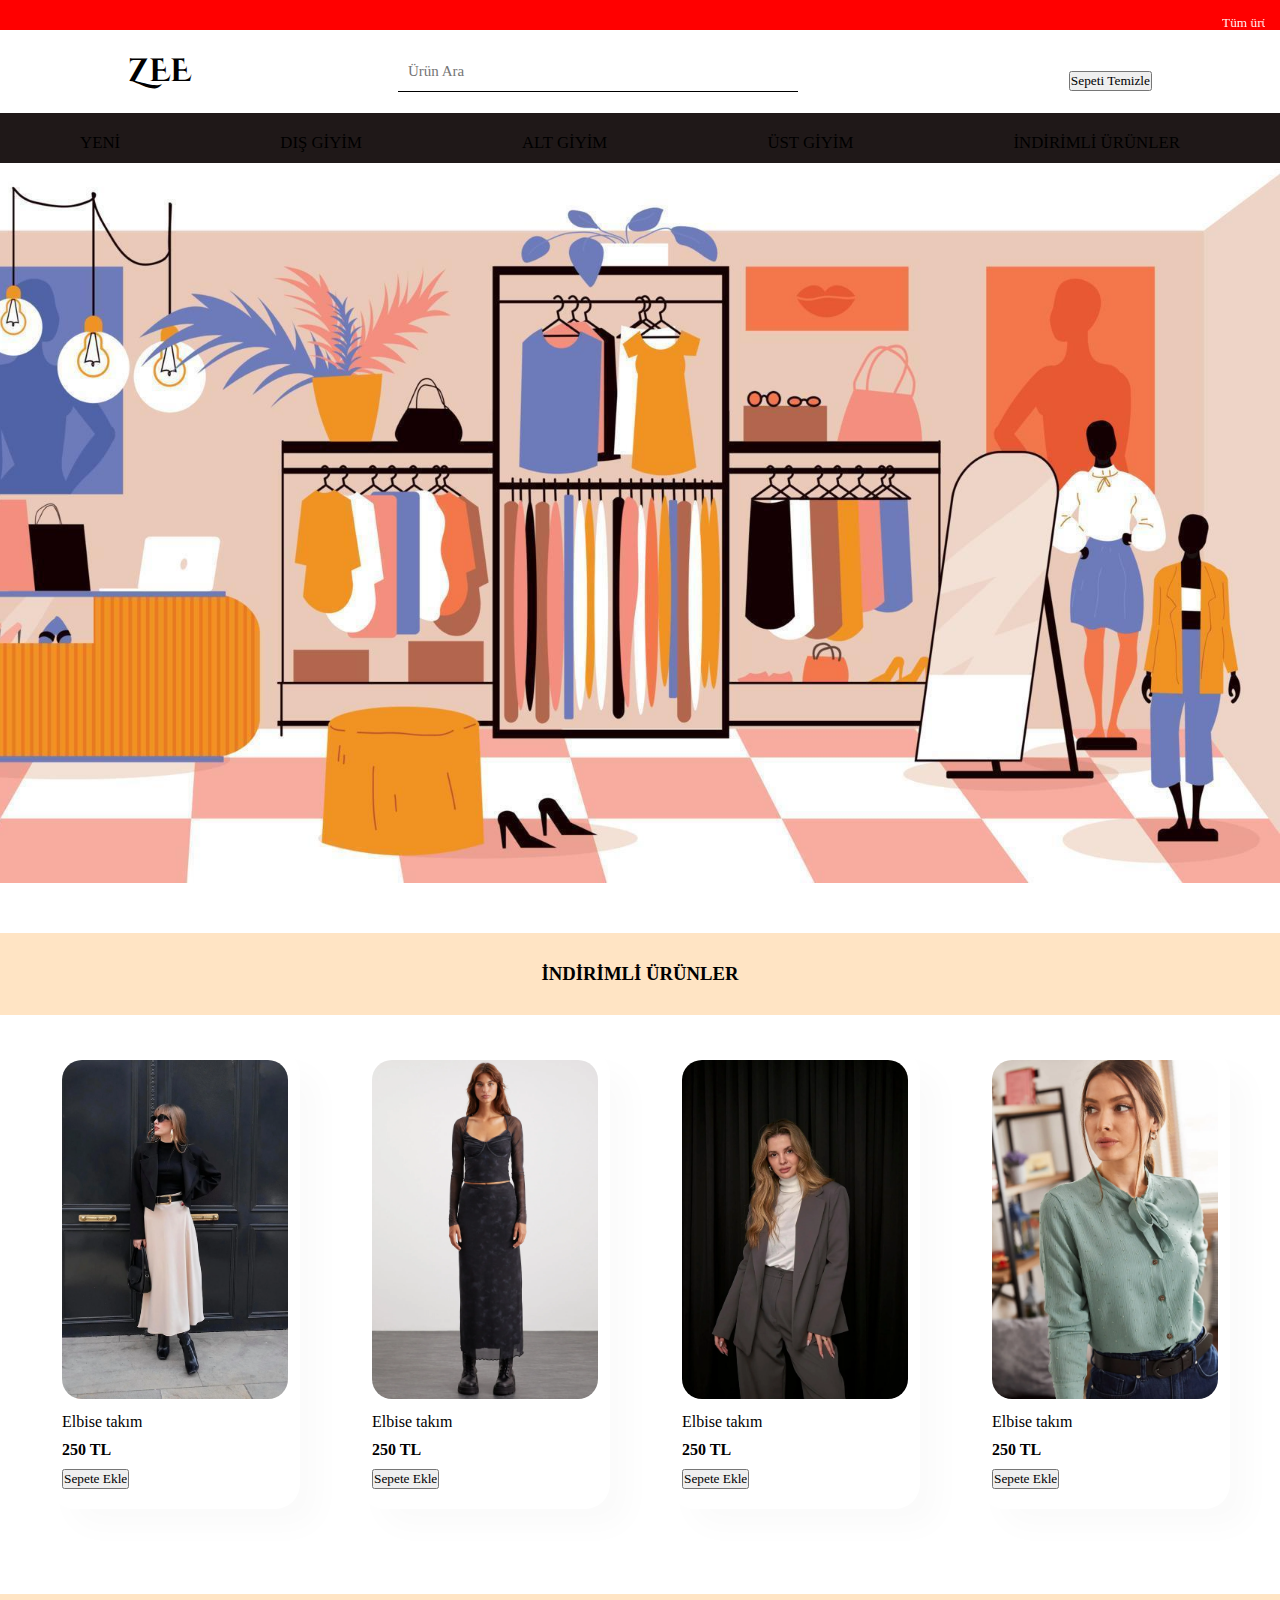
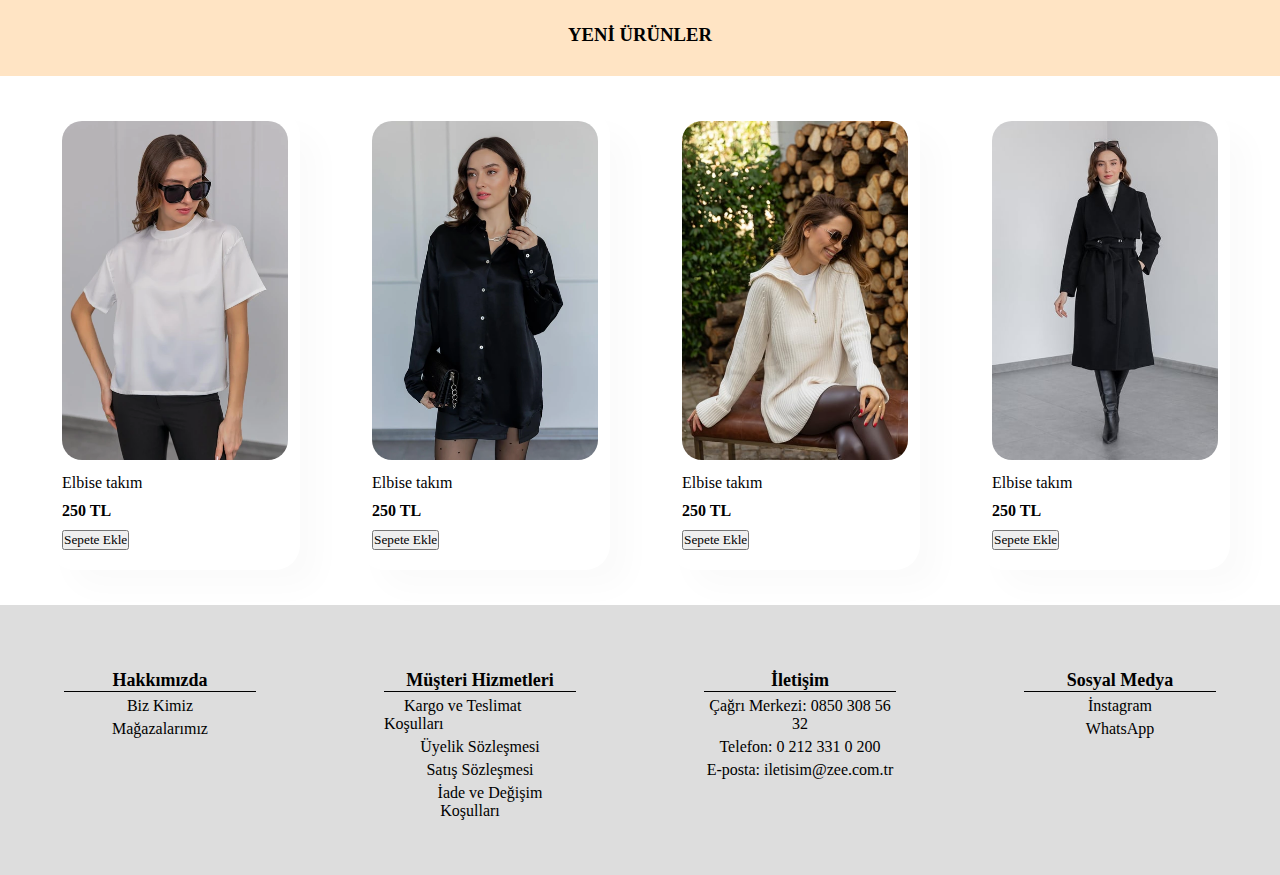
==== commit 5a5c829b: "Merge pull request #18 from esmanurgokkaya/elif" ====
--- a/index.html
+++ b/index.html
@@ -7,6 +7,8 @@
     <title>ZEE</title>
     <link rel="stylesheet" href="css/main.css">
     <link rel="stylesheet" href="css/header-footer.css">
+    <link rel="stylesheet" href="css/shopping-cart.css">
+
     <link
       rel="stylesheet"
       href="https://cdnjs.cloudflare.com/ajax/libs/font-awesome/6.5.1/css/all.min.css"
@@ -33,96 +35,34 @@
             </form>
             <div class="icons"> 
                 <ul>
-                  <li><a href="#" id="icon1" class="logging"><i class="fa-regular fa-user"></i></a>
-                    <ul>
-                      <li><a href="login-register.html">Giriş Yap</a></li>
-                      <li><a href="login-register.html">Kayıt Ol</a></li>
-                    </ul>
-                  </li>
-                  <li><a href="#" id="icon2" class="shopping" title="Sepete Ekle"><i class="fa-solid fa-cart-shopping"></i></a></li>
+                  <li><a href="login-register.html" id="icon1" class="logging" title="Giriş Yap / Kayıt Ol"><i class="fa-regular fa-user"></i></a></li>
+                  <li>
+                    <a href="#"  class="shopping" title="Sepete Ekle">
+                    <i id="icon2" class="fa-solid fa-cart-shopping"></i>
+                    <span id="count">0</span></a>
+                    <div id="shopping-basket" class="shopping-basket">
+                      <div id="basket-list"></div>
+                      <div id="total-price"></div>
+                      <button id="clear-basket">Sepeti Temizle</button>
+                    </div>
+                    
+                </li>
                 </ul>
             </div>
         </div>
         <div class="container categories">
-            <ul class="nav__links">
-                <li class="nav__item"><a href="#yeni">YENİ</a></li>
-                <li class="nav__item"><a href="#">GİYİM</a>
-                  <ul>
-                    <div class="dropdown">
-                      <button class="mainmenubtn"><a href="ust-giyim.html">ÜST GİYİM</a></button>
-                      <div class="dropdown-child">
-                        <button><a href="#">GÖMLEK</a></button>
-                        <button><a href="#">BLUZ/BODY</a></button>
-                        <button><a href="#">KAZAK</a></button>
-                        <button><a href="http://wwww.alanadiniz.com/sayfa1.html">SWEATSHİRT</a></button>
-                        <button><a href="http://wwww.alanadiniz.com/sayfa1.html">ELBİSE</a></button>
-                        <button><a href="http://wwww.alanadiniz.com/sayfa1.html">HIRKA</a></button>
-                      </div>
-                    </div>
-                    <div class="dropdown">
-                      <button class="mainmenubtn"><a href="alt-giyim.html">ALT GİYİM</a></button>
-                      <div class="dropdown-child">
-                        <button><a href="http://wwww.alanadiniz.com/sayfa1.html">PANTOLON</a></button>
-                        <button><a href="http://wwww.alanadiniz.com/sayfa1.html">ETEK</a></button>
-                        <button><a href="http://wwww.alanadiniz.com/sayfa1.html">EŞOFMAN</a></button>
-                        <button><a href="http://wwww.alanadiniz.com/sayfa1.html">ŞORT/a></button>
-                      </div>
-                    </div>
-                    <div class="dropdown">
-                      <button class="mainmenubtn"><a href="dis-giyim.html">DIŞ GİYİM</a></button>
-                      <div class="dropdown-child">
-                        <button><a href="http://wwww.alanadiniz.com/sayfa1.html">CEKET</a></button>
-                        <button><a href="http://wwww.alanadiniz.com/sayfa1.html">YAĞMURLUK</a></button>
-                        <button><a href="http://wwww.alanadiniz.com/sayfa1.html">KABAN</a></button>
-                        <button><a href="http://wwww.alanadiniz.com/sayfa1.html">MONT</a></button>
-                        <button><a href="http://wwww.alanadiniz.com/sayfa1.html">TRENÇKOT</a></button>
-                      </div>
-                    </div>
-                  </ul>
-                </li>
-                <li class="nav__item"><a href="#">ÇANTA</a>
-                  <ul>
-                    <li><button class="mainmenubtn"><a href="#">SIRT ÇANTASI</a></button></li>
-                    <li><button class="mainmenubtn"><a href="#">EL ÇANTASI</a></button></li>
-                    <li><button class="mainmenubtn"><a href="#">SPOR ÇANTASI</a></button></li>
-                    <li><button class="mainmenubtn"><a href="#">CÜZDAN</a></button></li>
-                  </ul>
-                </li>
-                <li class="nav__item"><a href="#">AKSESUAR</a>
-                  <ul>
-                    <li><button class="mainmenubtn"><a href="#">KOLYE</a></button></li>
-                    <li><button class="mainmenubtn"><a href="#">BİLEKLİK</a></button></li>
-                    <li><button class="mainmenubtn"><a href="#">SAAT</a></button></li>
-                    <li><button class="mainmenubtn"><a href="#">FULAR/ŞAL</a></button></li>
-                  </ul>
-                </li>
-            
-                <li class="nav__item"><a href="#">İNDİRİMLİ ÜRÜNLER</a></li>
-            </ul>
-        </div>
+          <ul class="nav__links">
+              <li class="nav__item"><a href="#yeni">YENİ</a></li>
+              <li class="nav__item"><a href="dis-giyim.html">DIŞ GİYİM</a></li>
+              <li class="nav__item"><a href="alt-giyim.html">ALT GİYİM</a></li>
+              <li class="nav__item"><a href="ust-giyim.html">ÜST GİYİM</a></li>
+              <li class="nav__item"><a href="#indirim">İNDİRİMLİ ÜRÜNLER</a></li>
+          </ul>
+      </div>
     </header>
 
-    <!-- <div class="blink">
-      <span>Kategorinin Öne Çıkanları</span>
-    </div>
-    
-    <div id="menu" class="row">
-      <section id="icerik" class="col-12">
-        <div id="resim1" class="col-6">
-          <a href="#" title="Takım Modellerimiz"><img src="images/Takimlar.jpeg"></a>
-        </div>
-        <div id="resim2" class="col-6">
-          <a href="#" title="Elbise Modellerimiz"><img src="images/Elbiseler.jpeg"></a>
-        </div>
-      </section>
-  
-    <section>
-
-    </section> -->
     <section class="hero">
-      <h4>a</h4>
-      <h2>b</h2>
-      <p>c</p>
+      
     </section>
 <section>
   <h3>İNDİRİMLİ Ürünler</h3>
@@ -135,7 +75,8 @@
         <div class="price">
             <h4>250 TL</h4>
         </div>
-        <button><a href="#">Sepete Ekle</a></button>
+        <input type="button" class="button" value="Sepete Ekle">
+
        </div>
 
     </div>
@@ -147,7 +88,8 @@
         <div class="price">
             <h4>250 TL</h4>
         </div>
-        <button><a href="#">Sepete Ekle</a></button>
+        <input type="button" class="button" value="Sepete Ekle">
+
        </div>
     </div>
     <!-- 3.ürün -->
@@ -158,7 +100,8 @@
         <div class="price">
             <h4>250 TL</h4>
         </div>
-        <button><a href="#">Sepete Ekle</a></button>
+        <input type="button" class="button" value="Sepete Ekle">
+
        </div>
     </div>
     <!-- 4.ürün -->
@@ -169,12 +112,13 @@
         <div class="price">
             <h4>250 TL</h4>
         </div>
-        <button><a href="#">Sepete Ekle</a></button>
+        <input type="button" class="button" value="Sepete Ekle">
+
        </div>
     </div>
   </div>
 
-  <h3>Yeni Ürünler</h3>
+  <h3>Yenİ Ürünler</h3>
   <div class="products" id="yeni">
     <!-- 1.ürün -->
     <div class="product">
@@ -184,7 +128,8 @@
         <div class="price">
             <h4>250 TL</h4>
         </div>
-        <button><a href="#">Sepete Ekle</a></button>
+        <input type="button" class="button" value="Sepete Ekle">
+
        </div>
 
     </div>
@@ -196,7 +141,8 @@
         <div class="price">
             <h4>250 TL</h4>
         </div>
-        <button><a href="#">Sepete Ekle</a></button>
+        <input type="button" class="button" value="Sepete Ekle">
+
        </div>
     </div>
     <!-- 3.ürün -->
@@ -207,7 +153,8 @@
         <div class="price">
             <h4>250 TL</h4>
         </div>
-        <button><a href="#">Sepete Ekle</a></button>
+        <input type="button" class="button" value="Sepete Ekle">
+
        </div>
     </div>
     <!-- 4.ürün -->
@@ -218,7 +165,8 @@
         <div class="price">
             <h4>250 TL</h4>
         </div>
-        <button><a href="#">Sepete Ekle</a></button>
+        <input type="button" class="button" value="Sepete Ekle">
+
        </div>
     </div>
   </div>
@@ -250,9 +198,9 @@
           <p><a href="https://www.instagram.com/esmnr.gkky/"><i class="fa-brands fa-instagram"></i>     İnstagram</a></p>
           <p><a href="#"><i class="fa-brands fa-whatsapp"></i>     WhatsApp</a></p>
         </div>
-        <!-- <div class="clear"></div> -->
+      
         
     </footer>
-
+    <script src="js/sepete-ekleme.js" defer></script>
   </body>
 </html>--- a/css/header-footer.css
+++ b/css/header-footer.css
@@ -78,58 +78,6 @@
     position: relative;
     display: inline-block;
   }
-
-  
-  .icons ul li ul {
-    display: none;
-    position: absolute;
-    top: 100%;
-    left: 0;
-    background-color: #f9f6f6;
-    border: 1px solid #f0e9e9;
-    width: 200px;
-    height: 150px;
-    z-index: 1;
-    padding: 0;
-  }
-  
-  .icons ul li:hover ul {
-    display: block;
-  }
-  
-  /* Alt menü öğeleri */
-  .icons ul li ul li {
-    padding: 10px;
-    margin: 10px;
-    border-radius: 10px;
-    border: 1px solid  chocolate;
-  }
-  .icons ul li ul li:hover{
-    background-color: #e0db40;
-  }
-  
-  .icons ul li ul li a {
-    display: block;
-    padding: 10px;
-    color: chocolate;
-    font-size: 15px;
-    transition: all 0.5s ease-in-out;
-  }
-
-  .icons ul li ul li:last-child a {
-    border-bottom: none;
-  }
-  
-  .icons ul li ul li a:hover {
-    transition: all 0.3s ease-in-out;
-  }
-  .icons ul li a:link{
-    color: white;
-  }
-  
-  .icons ul li a:hover {
-    transition: all 0.3s ease-in-out;
-  }
   
 .categories{
     background-color: var(--bg-black);
@@ -197,64 +145,6 @@
     transition: all 0.5s ease-in-out;
   }
 
-  /*ilk alanlar*/
-  .mainmenubtn{
-    background-color: var(--bg-white);
-    width: 200px;
-    height: 50px;
-    color: gray;
-    border: grey;
-    left: 0;
-    border: 1px solid gray;
-    padding: 10PX;
-    box-shadow: 0 20px 15px rgba(78, 75, 75, 0.1);
-    z-index: 1;
-    margin-top:20px;
-  }
-
-  /*Tüm alanlar*/
-  .dropdown {
-    position: relative;
-    display: inline-block;
-  }
-
-  /*alt alanlar*/
-  .dropdown-child {
-    display: none;
-    color: gray;
-    border: grey;
-    padding: 10px;
-    margin: 10px;
-  }
-
-  /*alt alanların butonları*/
-  .dropdown-child button{
-    margin: 5px;
-    width: 200px;
-    height: 50px;
-    background-color: var(--bg-white);
-    border: 1px solid var(--bg-gray);
-    box-shadow: 0 20px 15px rgba(78, 75, 75, 0.1);
-  }
-  /*alt alanların linkleri*/
-  .dropdown-child a {
-    color: white;
-    padding: 20px;
-    text-decoration: none;
-    display: block;
-    transition: background-color 0.3s ease-in-out;
-    margin-bottom: 10px;
-  }
-
-  /*kategorilerin üzerine gidildiğinde alt alanların durumu */
-  .dropdown:hover .dropdown-child {
-    display: block;
-    position:absolute;
-    margin:-50px 0 0px 200px; /* üst-sağ-aşağı-sol */
-    z-index: 1;
-  }
-
-  
   /* İndirimli Ürünler linki */
   .nav__item:last-child a {
     color: var(--bg-red); /* İndirimli ürünler linkini özel bir renkle vurgula */
@@ -334,51 +224,26 @@
 
 .footer .first-box{
   text-align: left;
-  margin: 20px;
-  margin-left: 60px;
-  /* float: left; */
+  margin: 0px;
   font-weight: lighter;
-  width: 20%;
-}
-
-/* .clear{
-  clear: both;
-} */
-
-@media only screen and (max-width: 767px) {
-  .header__inner {
-    flex-direction: row; /* Öğeleri dikey olarak sırala */
-    align-items: center; /* Öğeleri yatayda ortala */
-  }
-
-  .logo {
-    order: 2; /* Logoyu ortaya taşı */
-    margin-bottom: 10px; /* Logonun diğer öğelerden olan boşluğu */
-    width: 30%;
-  }
-
-  .icons {
-    display: flex; /* Simgeleri yan yana sırala */
-    order: 3; /* Simgeleri en üste taşı */
-    margin-bottom: 10px; /* Simgelerin diğer öğelerden olan boşluğu */
-  }
-
-  form.search {
-    order: 3; /* Arama formunu en alta taşı */
-  } 
-}
-
-@media screen and (min-width: 875px){
+  width: 15%;
+}
+
+@media screen and (max-width:850px) {
   .footer .first-box{
-    width: 15%;
-  }
-  .footer .first-box{
-    margin: 0;
-  }
-}
-
-@media screen and (max-width:875px) {
-  .footer .first-box{
-    width: 30%;
+    width: 100%;
+    text-align: center;
+    margin: 5px;
+  }
+  form.search input{
+    width: 100px;
+  }
+  .categories{
+    height: 220px;
+  }
+  .nav__links{
+    display: flex;
+    flex-direction: column;
+    justify-content: center;
   }
 }